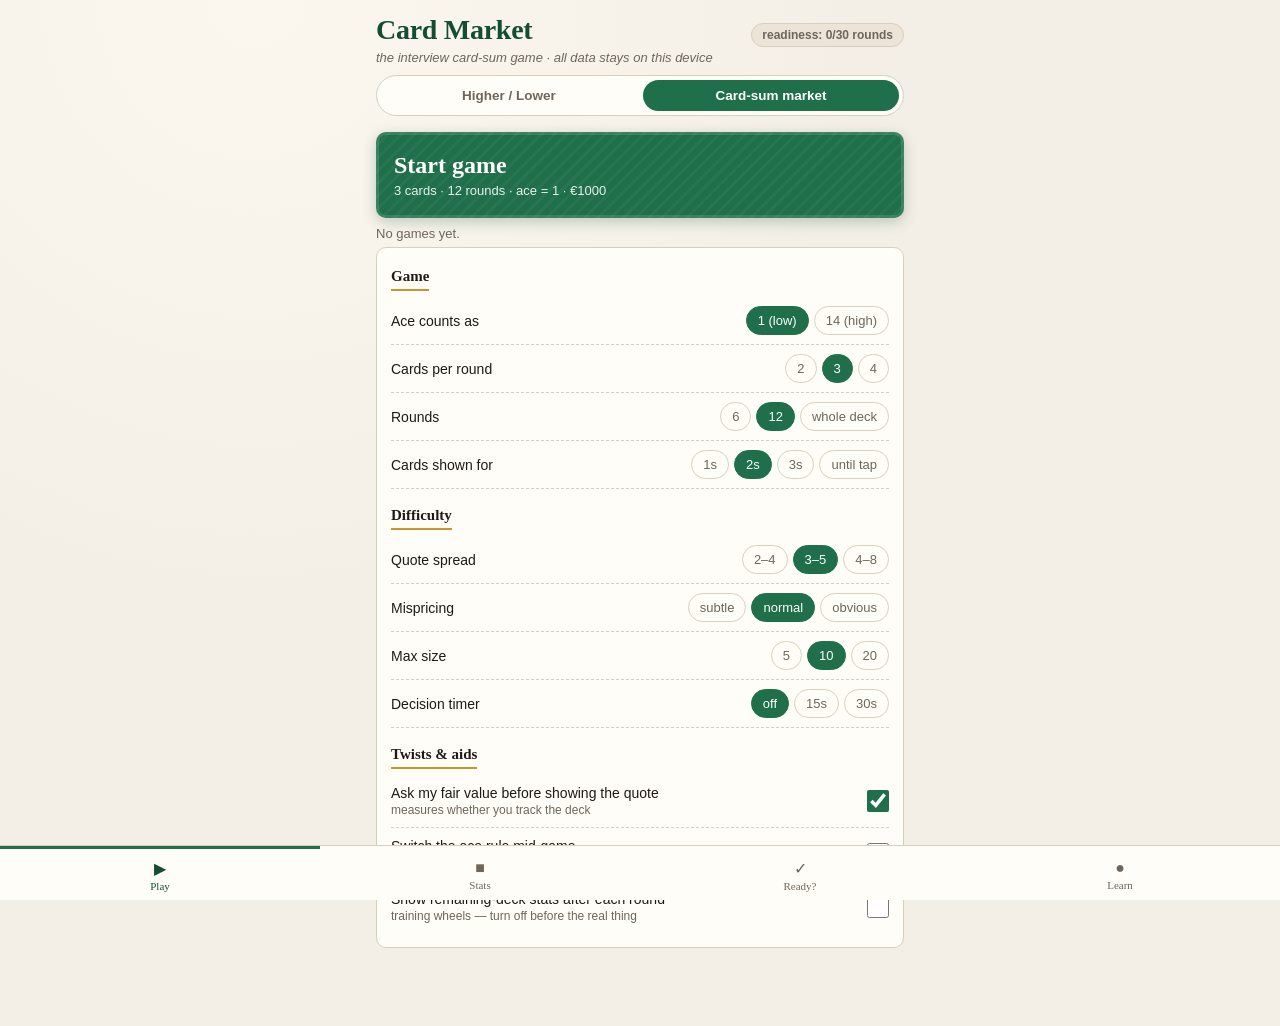
==== market/index.html @ 32e9640f "Add the card-sum market as a second game mode - market/: the original card-sum market game (they quo" ====
<!DOCTYPE html>
<html lang="en">
<head>
  <meta charset="UTF-8">
  <meta name="viewport" content="width=device-width, initial-scale=1.0, maximum-scale=1.0, user-scalable=no, viewport-fit=cover">
  <title>Card Market Trainer</title>
  <meta name="description" content="The interview card-sum market-making game: trade the quote, size your edge, state your own P&L from memory">
  <meta name="apple-mobile-web-app-capable" content="yes">
  <meta name="mobile-web-app-capable" content="yes">
  <meta name="apple-mobile-web-app-status-bar-style" content="default">
  <meta name="apple-mobile-web-app-title" content="CardMarket">
  <meta name="theme-color" content="#f4efe6">
  <link rel="manifest" href="../manifest.webmanifest">
  <link rel="apple-touch-icon" href="../icons/apple-touch-icon.png">
  <link rel="icon" type="image/png" sizes="192x192" href="../icons/icon-192.png">
  <link rel="stylesheet" href="./style.css">
</head>
<body>
  <!-- ============ HOME ============ -->
  <main id="screen-home" class="screen active">
    <header class="home-header">
      <div><h1>Card Market</h1>
      <p class="subtitle">the interview card-sum game &middot; all data stays on this device</p></div>
      <span class="ready-badge" id="ready-badge">readiness: play to unlock</span>
    </header>
    <nav class="mode-switch" aria-label="Game mode">
      <button data-mode="hl">Higher / Lower</button>
      <button class="on" data-mode="market">Card-sum market</button>
    </nav>

    <button class="start-btn" id="btn-start">
      <span class="start-title">Start game</span>
      <span class="start-desc" id="start-desc"></span>
    </button>
    <p class="best-line" id="best-line"></p>

    <section class="settings-panel">
      <h2>Game</h2>
      <div class="setting-row"><label>Ace counts as</label>
        <div class="seg" data-key="aceHigh"><button data-val="false">1 (low)</button><button data-val="true">14 (high)</button></div></div>
      <div class="setting-row"><label>Cards per round</label>
        <div class="seg" data-key="cards"><button data-val="2">2</button><button data-val="3">3</button><button data-val="4">4</button></div></div>
      <div class="setting-row"><label>Rounds</label>
        <div class="seg" data-key="rounds"><button data-val="6">6</button><button data-val="12">12</button><button data-val="max">whole deck</button></div></div>
      <div class="setting-row"><label>Cards shown for</label>
        <div class="seg" data-key="flashMs"><button data-val="1000">1s</button><button data-val="2000">2s</button><button data-val="3000">3s</button><button data-val="0">until tap</button></div></div>

      <h2>Difficulty</h2>
      <div class="setting-row"><label>Quote spread</label>
        <div class="seg" data-key="spreadPreset"><button data-val="tight">2&ndash;4</button><button data-val="normal">3&ndash;5</button><button data-val="wide">4&ndash;8</button></div></div>
      <div class="setting-row"><label>Mispricing</label>
        <div class="seg" data-key="mispriceSd"><button data-val="1.5">subtle</button><button data-val="2.5">normal</button><button data-val="4">obvious</button></div></div>
      <div class="setting-row"><label>Max size</label>
        <div class="seg" data-key="maxSize"><button data-val="5">5</button><button data-val="10">10</button><button data-val="20">20</button></div></div>
      <div class="setting-row"><label>Decision timer</label>
        <div class="seg" data-key="timerSec"><button data-val="0">off</button><button data-val="15">15s</button><button data-val="30">30s</button></div></div>

      <h2>Twists &amp; aids</h2>
      <label class="toggle-row"><span>Ask my fair value before showing the quote <small>measures whether you track the deck</small></span><input type="checkbox" data-key="askFair"></label>
      <label class="toggle-row"><span>Switch the ace rule mid-game <small>the interviewer's twist: 1 &harr; 14 halfway through</small></span><input type="checkbox" data-key="aceSwitch"></label>
      <label class="toggle-row"><span>Show remaining-deck stats after each round <small>training wheels &mdash; turn off before the real thing</small></span><input type="checkbox" data-key="showCount"></label>
    </section>
  </main>

  <!-- ============ GAME ============ -->
  <main id="screen-game" class="screen">
    <div class="game-top">
      <span id="g-round">Round 1 / 12</span>
      <span id="g-bank" class="bank">&euro;1000</span>
      <span id="g-timer" class="timer"></span>
    </div>
    <div id="g-banner" class="banner" hidden></div>
    <div class="cards" id="g-cards"></div>
    <div id="g-panel" class="panel"></div>
    <button class="quit" id="btn-quit">quit</button>
  </main>

  <!-- ============ RESULTS ============ -->
  <main id="screen-results" class="screen">
    <h1>Game over</h1>
    <div id="results-body"></div>
    <div class="row-btns">
      <button class="btn" id="btn-again">Play again</button>
      <button class="btn ghost" id="btn-home">Home</button>
    </div>
  </main>

  <!-- ============ STATS ============ -->
  <main id="screen-stats" class="screen">
    <header class="stats-header">
      <h1>Stats</h1>
      <div class="seg small" id="seg-stat-window">
        <button data-w="0" class="on">All time</button><button data-w="30">30d</button><button data-w="7">7d</button>
      </div>
    </header>
    <div id="stats-body"></div>
  </main>

  <!-- ============ READY ============ -->
  <main id="screen-ready" class="screen">
    <h1>Ready?</h1>
    <p class="subtitle">benchmark of your recent play against an interview standard</p>
    <div id="ready-body"></div>
  </main>

  <!-- ============ LEARN ============ -->
  <main id="screen-learn" class="screen learn">
    <h1>The game</h1>
    <section class="card">
      <h3>Rules, as played in interviews</h3>
      <p>Three cards are dealt face down from one 52-card deck and you're quoted a market on their sum, e.g. <b>24 at 28</b>. You work out what the sum is worth, compare it to the quote and hit the side that's off: <b>buy</b> if fair is above the offer, <b>sell</b> if it's below the bid, <b>pass</b> if fair sits inside the spread. Then you pick a size. The cards flash face up for a couple of seconds and flip back, and you have to state your own P&amp;L from memory. You start with &euro;1000. Cards do <b>not</b> go back in the deck.</p>
    </section>
    <section class="card">
      <h3>Baseline fair value</h3>
      <p>With ace = 1 each card averages 7, so three cards average <b>21</b>. With ace = 14 each averages 8, so <b>24</b>. The sum's standard deviation is about <b>6.5</b> (one card ~3.7, times &radic;3) &mdash; landing a few points off fair is normal, so a single loss tells you nothing about whether the trade was right.</p>
      <p>Full-deck sums: 4 &times; (1+2+&hellip;+13) = <b>364</b> with ace low; <b>416</b> with ace high.</p>
    </section>
    <section class="card">
      <h3>Why you can't just say 21 forever</h3>
      <p>Fair value is always <b>cards per round &times; (sum of cards still in the deck) &divide; (cards still in the deck)</b>. Seen cards are gone. Example: you've seen 15 cards averaging 9. Remaining sum = 364 &minus; 135 = 229 over 37 cards = 6.19 per card, so fair = <b>18.6</b>, not 21 &mdash; a bigger move than most of the mispricing in the quotes. Keep a running count and sum; every card above the current mean drags fair down, every card below pulls it up.</p>
    </section>
    <section class="card">
      <h3>Edge and sizing</h3>
      <p>Edge = fair &minus; offer when buying, bid &minus; fair when selling. Size should <b>scale with edge</b>: a one-point edge gets a small clip, a five-point edge gets near your max. This app's "suggested size" is max size &times; edge &divide; (one standard deviation of the sum), capped &mdash; a rule of thumb, not gospel; what's graded is that bigger edges get bigger sizes.</p>
    </section>
    <section class="card">
      <h3>P&amp;L from memory</h3>
      <p>Bought at the offer A with size s: P&amp;L = (sum &minus; A) &times; s. Sold at the bid B: P&amp;L = (B &minus; sum) &times; s. Sign discipline matters more than speed &mdash; a losing trade reported as a win is the classic miss. Remember the cards as a sum, not as three faces.</p>
    </section>
    <section class="card">
      <h3>"How would the game change if ace is high?"</h3>
      <p>A reported follow-up. Fair rises from 21 to 24 (deck sum 416); per-card spread widens slightly (values 2&ndash;14 instead of 1&ndash;13, but the same 13 equally likely values so the standard deviation is identical); your running count must use the new values for every ace seen <b>and</b> for the aces still in the deck. If the rule switches mid-game, recompute the remaining-deck sum immediately &mdash; each unseen ace is now worth 13 more.</p>
    </section>
    <section class="card">
      <h3>Where this game is reported</h3>
      <p>Described first-hand by a candidate from last year's IMC graduate process (played late in the process, two interviewers) as "basically the same" game used at Optiver. The scraped accounts corroborate it: a Chicago IMC final with "a treasure game and <b>card sum game</b>", an Amsterdam trader round (June 2026) with "a <b>betting game with cards</b> and a continuous random variable question", and a Chicago final with "a strategy/card game". Prep sites describe the same card game for both firms.</p>
    </section>
  </main>

  <button id="update-banner" class="update-banner" hidden>Update ready &mdash; tap to install</button>

  <nav class="tabbar" id="tabbar">
    <button data-tab="home" class="on"><span class="tab-icon">&#9654;</span>Play</button>
    <button data-tab="stats"><span class="tab-icon">&#9632;</span>Stats</button>
    <button data-tab="ready"><span class="tab-icon">&#10003;</span>Ready?</button>
    <button data-tab="learn"><span class="tab-icon">&#9679;</span>Learn</button>
  </nav>

  <script src="./js/storage.js"></script>
  <script src="./js/game.js"></script>
  <script src="./js/stats.js"></script>
  <script src="./js/ready.js"></script>
  <script src="./js/app.js"></script>
  <script>
    /* Game-mode switch: remember the mode, so the installed app reopens where you left it. */
    document.querySelectorAll('.mode-switch button').forEach(function (b) {
      b.addEventListener('click', function () {
        if (b.dataset.mode !== 'hl') return;
        try { localStorage.setItem('cbt.mode', 'hl'); } catch (e) { }
        location.href = '../';
      });
    });
  </script>
</body>
</html>
---- market/style.css ----
/* Card-room theme: warm paper, felt green, burgundy, gold. Deliberately not a dark dashboard. */
:root {
  --paper: #f4efe6;
  --paper2: #ebe4d7;
  --line: #d9cfbd;
  --ink: #1e1a16;
  --ink-dim: #6f665b;
  --felt: #1f6f4a;
  --felt-deep: #154d33;
  --burgundy: #9b2c3b;
  --gold: #c8962a;
  --gold-soft: #f1e3c2;
  --white: #fffdf8;
  --r: 10px;
  --sat: env(safe-area-inset-top, 0px);
  --sab: env(safe-area-inset-bottom, 0px);
  --serif: "Iowan Old Style", "Palatino Linotype", Palatino, Georgia, "Times New Roman", serif;
  --sans: -apple-system, BlinkMacSystemFont, "Segoe UI", Roboto, sans-serif;
}
* { box-sizing: border-box; margin: 0; padding: 0; -webkit-tap-highlight-color: transparent; }
html, body { height: 100%; background: var(--paper); color: var(--ink); font-family: var(--sans); overscroll-behavior: none; }
body { background-image: radial-gradient(circle at 20% 0%, #fbf7ef 0, transparent 45%); }
button { font-family: inherit; color: inherit; background: none; border: none; cursor: pointer; touch-action: manipulation; }

.screen { display: none; min-height: 100%; padding: calc(var(--sat) + 14px) 16px calc(var(--sab) + 78px); max-width: 560px; margin: 0 auto; }
.screen.active { display: block; }
h1 { font-family: var(--serif); font-weight: 600; font-size: 28px; letter-spacing: -0.01em; color: var(--felt-deep); }
h2 { font-family: var(--serif); font-size: 15px; font-weight: 600; color: var(--ink); margin: 18px 0 6px; padding-bottom: 4px; border-bottom: 2px solid var(--gold); display: inline-block; }
h3 { font-family: var(--serif); font-size: 17px; font-weight: 600; margin-bottom: 8px; color: var(--felt-deep); }
.subtitle { color: var(--ink-dim); font-size: 13px; margin-top: 4px; font-style: italic; }
.card { background: var(--white); border: 1px solid var(--line); border-radius: var(--r); padding: 14px; margin: 12px 0; box-shadow: 0 1px 0 rgba(0,0,0,0.03); }
.hint { color: var(--ink-dim); font-size: 12px; margin-top: 6px; line-height: 1.45; }
.empty { color: var(--ink-dim); padding: 30px 0; text-align: center; font-style: italic; }
.learn p { font-size: 14px; line-height: 1.55; margin-bottom: 8px; }
.pos { color: var(--felt); } .neg { color: var(--burgundy); }

/* ---------- Home ---------- */
.home-header { display: flex; align-items: baseline; justify-content: space-between; gap: 10px; flex-wrap: wrap; }
.start-btn { display: block; width: 100%; margin: 16px 0 8px; padding: 20px 18px; border-radius: var(--r); color: #fff; text-align: left;
  background: var(--felt) repeating-linear-gradient(135deg, rgba(255,255,255,0.04) 0 3px, transparent 3px 9px); box-shadow: inset 0 0 0 3px rgba(255,255,255,0.12), 0 4px 14px rgba(21,77,51,0.25); }
.start-title { display: block; font-family: var(--serif); font-size: 24px; font-weight: 600; }
.start-desc { display: block; font-size: 13px; opacity: 0.9; margin-top: 4px; }
.best-line { font-size: 13px; color: var(--ink-dim); margin-bottom: 6px; }
.ready-badge { display: inline-block; font-size: 12px; font-weight: 600; border-radius: 999px; padding: 4px 10px; border: 1px solid var(--line); background: var(--paper2); color: var(--ink-dim); }
.ready-badge.ok { background: #dcefe3; color: var(--felt-deep); border-color: #bfe0cb; }
.ready-badge.near { background: var(--gold-soft); color: #7a5a12; border-color: #e5d2a1; }
.ready-badge.no { background: #f6dfe2; color: var(--burgundy); border-color: #ebc4ca; }
.settings-panel { background: var(--white); border: 1px solid var(--line); border-radius: var(--r); padding: 2px 14px 14px; }
.setting-row { display: flex; align-items: center; justify-content: space-between; gap: 10px; padding: 9px 0; border-bottom: 1px dashed var(--line); }
.setting-row:last-child { border-bottom: none; }
.setting-row label { font-size: 14px; }
.seg { display: inline-flex; flex-wrap: wrap; gap: 5px; justify-content: flex-end; }
.seg button { padding: 6px 11px; border-radius: 999px; font-size: 13px; color: var(--ink-dim); border: 1px solid var(--line); background: var(--white); white-space: nowrap; }
.seg button.on { background: var(--felt); color: #fff; border-color: var(--felt); }
.seg.small button { padding: 4px 9px; font-size: 12px; }
.toggle-row { display: flex; align-items: center; justify-content: space-between; gap: 12px; padding: 10px 0; border-bottom: 1px dashed var(--line); font-size: 14px; }
.toggle-row:last-child { border-bottom: none; }
.toggle-row small { display: block; color: var(--ink-dim); font-size: 12px; margin-top: 2px; }
.toggle-row input { width: 22px; height: 22px; accent-color: var(--felt); flex-shrink: 0; }

/* ---------- Game ---------- */
.game-top { display: flex; justify-content: space-between; align-items: center; font-size: 13px; color: var(--ink-dim); margin-bottom: 10px; font-family: var(--serif); }
.bank { font-weight: 700; font-size: 17px; font-family: var(--sans); }
.timer { min-width: 44px; text-align: right; font-variant-numeric: tabular-nums; font-family: var(--sans); }
.timer.warn { color: var(--burgundy); font-weight: 700; }
.banner { background: var(--gold-soft); border: 1px solid var(--gold); color: #6b4d0c; border-radius: var(--r); padding: 10px 12px; font-size: 14px; margin-bottom: 10px; text-align: center; }
.cards { display: flex; justify-content: center; gap: 10px; margin: 10px 0 16px; perspective: 800px; padding: 14px 0; border-radius: var(--r);
  background: var(--felt-deep) repeating-linear-gradient(45deg, rgba(255,255,255,0.03) 0 2px, transparent 2px 8px); }
.playing-card { width: 84px; height: 120px; border-radius: 8px; position: relative; transform-style: preserve-3d; transition: transform 0.35s; box-shadow: 0 3px 8px rgba(0,0,0,0.35); }
.playing-card.up { transform: rotateY(180deg); }
.playing-card .face, .playing-card .back { position: absolute; inset: 0; border-radius: 8px; backface-visibility: hidden; -webkit-backface-visibility: hidden; display: flex; align-items: center; justify-content: center; }
.playing-card .back { background: #7a1f2e repeating-linear-gradient(45deg, rgba(255,255,255,0.14) 0 4px, transparent 4px 10px), #7a1f2e; border: 4px solid #f6e9d2; }
.playing-card .face { background: var(--white); color: #111; transform: rotateY(180deg); font-family: var(--serif); font-size: 32px; font-weight: 700; border: 1px solid #d8d0c0; flex-direction: column; }
.playing-card .face.red { color: #c1202f; }
.playing-card .face small { font-size: 12px; font-weight: 500; color: #777; margin-top: 4px; font-family: var(--sans); }
.cards.small { padding: 8px 0; }
.cards.small .playing-card { width: 52px; height: 74px; }
.cards.small .playing-card .face { font-size: 18px; }
.cards.small .playing-card .face small { display: none; }
.panel { min-height: 240px; }
.prompt { text-align: center; color: var(--ink-dim); font-size: 14px; margin-bottom: 10px; font-style: italic; }
.quote { text-align: center; font-family: var(--serif); font-size: 40px; font-weight: 700; margin: 2px 0 14px; font-variant-numeric: tabular-nums; color: var(--ink); }
.quote small { font-size: 13px; color: var(--ink-dim); font-weight: 400; display: block; font-family: var(--sans); font-style: italic; }
.action-row { display: flex; gap: 10px; }
.action-row .btn { flex: 1; padding: 18px 6px; font-size: 17px; }
.btn { background: var(--felt); color: #fff; border-radius: var(--r); padding: 14px 18px; font-size: 16px; font-weight: 600; box-shadow: 0 2px 0 rgba(0,0,0,0.15); }
.btn.sell { background: var(--burgundy); }
.btn.buy { background: var(--felt); }
.btn.pass { background: var(--white); color: var(--ink); border: 1px solid var(--line); box-shadow: none; }
.btn.ghost { background: var(--white); color: var(--ink); border: 1px solid var(--line); box-shadow: none; }
.btn.ghost.danger { color: var(--burgundy); }
.btn.wide { width: 100%; margin-top: 10px; }
.row-btns { display: flex; gap: 10px; margin-top: 12px; }
.row-btns .btn { flex: 1; }
.size-grid { display: grid; grid-template-columns: repeat(5, 1fr); gap: 8px; }
.size-grid button { background: var(--white); border: 1px solid var(--line); border-radius: var(--r); padding: 14px 0; font-size: 18px; font-weight: 600; font-family: var(--serif); }
.quit { position: fixed; bottom: calc(var(--sab) + 12px); right: 14px; color: var(--ink-dim); font-size: 13px; padding: 8px 10px; font-style: italic; }
.flash-bar { height: 6px; background: var(--paper2); border-radius: 3px; overflow: hidden; margin-top: 8px; }
.flash-bar span { display: block; height: 100%; background: var(--gold); width: 100%; transform-origin: left; }
@keyframes shrink { from { transform: scaleX(1); } to { transform: scaleX(0); } }

/* keypad */
.kp-display { background: var(--white); border: 1px solid var(--line); border-radius: var(--r); font-size: 30px; text-align: right; padding: 10px 14px; min-height: 56px; font-variant-numeric: tabular-nums; margin-bottom: 10px; font-family: var(--serif); }
.kp-display.placeholder { color: var(--ink-dim); font-size: 15px; text-align: center; padding-top: 18px; font-family: var(--sans); font-style: italic; }
.keypad { display: grid; grid-template-columns: repeat(4, 1fr); gap: 8px; }
.keypad button { background: var(--white); border: 1px solid var(--line); border-radius: var(--r); padding: 16px 0; font-size: 21px; font-weight: 600; font-family: var(--serif); }
.keypad button.ok { background: var(--felt); color: #fff; border-color: var(--felt); grid-row: span 2; font-family: var(--sans); }
.keypad button.dim { color: var(--ink-dim); }

/* feedback */
.fb { background: var(--white); border: 1px solid var(--line); border-radius: var(--r); padding: 12px 14px; }
.fb-head { font-family: var(--serif); font-size: 19px; font-weight: 700; margin-bottom: 8px; }
.fb-head.good { color: var(--felt); } .fb-head.bad { color: var(--burgundy); }
.fb-grid { display: grid; grid-template-columns: 1fr 1fr; gap: 6px 12px; font-size: 14px; }
.fb-grid b { font-variant-numeric: tabular-nums; }
.fb-grid .k { color: var(--ink-dim); font-style: italic; }
.fb-note { margin-top: 8px; font-size: 13px; color: var(--ink-dim); line-height: 1.45; }

/* ---------- Results / stats / ready ---------- */
.kpis { display: grid; grid-template-columns: repeat(3, 1fr); gap: 8px; }
.kpis div { background: var(--paper2); border-radius: var(--r); padding: 10px 6px; text-align: center; }
.kpis b { display: block; font-size: 21px; font-family: var(--serif); }
.kpis span { font-size: 11px; color: var(--ink-dim); }
.tbl { width: 100%; border-collapse: collapse; font-size: 12px; }
.tbl th { text-align: left; color: var(--ink-dim); font-weight: 500; padding: 4px; border-bottom: 1px solid var(--line); font-style: italic; }
.tbl td { padding: 5px 4px; border-bottom: 1px solid var(--line); font-variant-numeric: tabular-nums; white-space: nowrap; }
.tbl-wrap { overflow-x: auto; }
.bar-row { display: grid; grid-template-columns: 130px 1fr 64px; align-items: center; gap: 8px; font-size: 12px; margin: 5px 0; }
.bar-track { height: 8px; background: var(--paper2); border-radius: 4px; overflow: hidden; }
.bar-fill { display: block; height: 100%; background: var(--felt); }
.bar-val { text-align: right; font-variant-numeric: tabular-nums; }
.trend { display: flex; gap: 6px; height: 90px; align-items: flex-end; }
.trend-col { flex: 1; display: flex; gap: 2px; align-items: flex-end; height: 100%; }
.trend-bar { flex: 1; border-radius: 3px 3px 0 0; min-height: 2px; }
.trend-bar.dec { background: var(--felt); } .trend-bar.pnl { background: var(--gold); }
.legend { font-size: 11px; color: var(--ink-dim); font-weight: 400; margin-left: 8px; font-family: var(--sans); }
.legend i { display: inline-block; width: 9px; height: 9px; border-radius: 2px; margin: 0 3px 0 6px; }
.legend i.dec { background: var(--felt); } .legend i.pnl { background: var(--gold); }
.stats-header { display: flex; justify-content: space-between; align-items: center; margin-bottom: 8px; gap: 8px; flex-wrap: wrap; }

/* readiness */
.verdict { border-radius: var(--r); padding: 16px; text-align: center; margin: 12px 0; border: 1px solid var(--line); background: var(--white); }
.verdict .big { font-family: var(--serif); font-size: 26px; font-weight: 700; }
.verdict.ok { background: #e3f2e8; border-color: #bfe0cb; color: var(--felt-deep); }
.verdict.near { background: var(--gold-soft); border-color: #e5d2a1; color: #6b4d0c; }
.verdict.no { background: #f8e6e8; border-color: #ebc4ca; color: var(--burgundy); }
.verdict p { font-size: 13px; margin-top: 6px; color: inherit; opacity: 0.9; }
.gauge { height: 12px; background: var(--paper2); border-radius: 6px; overflow: hidden; margin: 10px 0 4px; }
.gauge span { display: block; height: 100%; background: linear-gradient(90deg, var(--burgundy), var(--gold), var(--felt)); }
.crit { display: grid; grid-template-columns: 22px 1fr auto; gap: 8px 10px; align-items: start; padding: 9px 0; border-bottom: 1px dashed var(--line); font-size: 13px; }
.crit:last-child { border-bottom: none; }
.crit .mark { font-weight: 700; font-size: 15px; text-align: center; }
.crit .mark.ok { color: var(--felt); } .crit .mark.no { color: var(--burgundy); } .crit .mark.na { color: var(--ink-dim); }
.crit .name { font-weight: 600; }
.crit .why { color: var(--ink-dim); font-size: 12px; margin-top: 2px; line-height: 1.4; }
.crit .val { font-variant-numeric: tabular-nums; text-align: right; white-space: nowrap; }
.crit .val small { display: block; color: var(--ink-dim); font-size: 11px; }

/* ---------- Tab bar / update ---------- */
.tabbar { position: fixed; left: 0; right: 0; bottom: 0; display: flex; background: var(--white); border-top: 1px solid var(--line); padding-bottom: var(--sab); }
.tabbar.hidden { display: none; }
.tabbar button { flex: 1; padding: 10px 0 8px; font-size: 11px; color: var(--ink-dim); display: flex; flex-direction: column; align-items: center; gap: 2px; border-top: 3px solid transparent; font-family: var(--serif); }
.tabbar button.on { color: var(--felt-deep); border-top-color: var(--felt); }
.tab-icon { font-size: 16px; }
.update-banner { position: fixed; left: 16px; right: 16px; bottom: calc(var(--sab) + 64px); background: var(--gold); color: #2a1d05; font-weight: 600; border-radius: var(--r); padding: 12px; font-size: 14px; }

/* game-mode switch (shared by both modes) */
.mode-switch { display: flex; gap: 6px; margin: 10px 0 14px; padding: 4px; border: 1px solid var(--line); border-radius: 999px; background: var(--white); }
.mode-switch button { flex: 1; padding: 8px 10px; border-radius: 999px; font-size: 13.5px; font-weight: 600; color: var(--ink-dim); background: transparent; border: 0; }
.mode-switch button.on { background: var(--felt); color: #fff; }
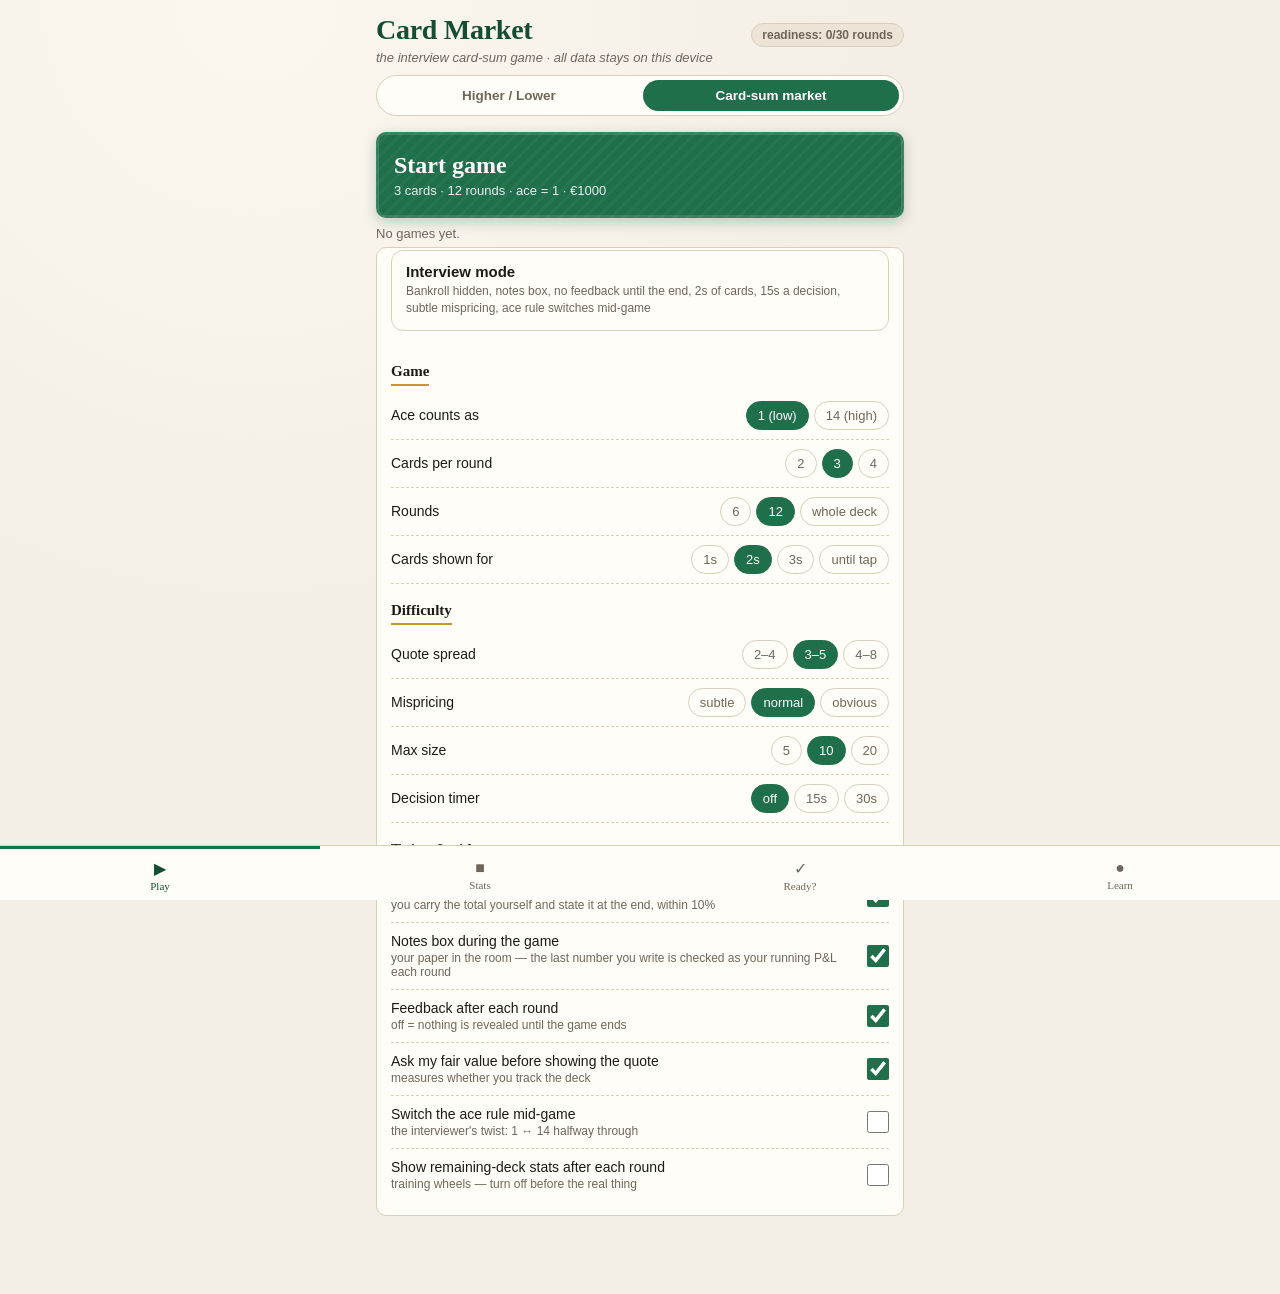
==== commit e1482f5a: "Card-sum market: hide the bankroll, add a notes box, state the total at the end - Bankroll and runni" ====
--- a/market/index.html
+++ b/market/index.html
@@ -35,6 +35,10 @@
     <p class="best-line" id="best-line"></p>
 
     <section class="settings-panel">
+      <button class="preset-btn" id="btn-interview">
+        <span class="preset-title">Interview mode</span>
+        <span class="preset-desc">Bankroll hidden, notes box, no feedback until the end, 2s of cards, 15s a decision, subtle mispricing, ace rule switches mid-game</span>
+      </button>
       <h2>Game</h2>
       <div class="setting-row"><label>Ace counts as</label>
         <div class="seg" data-key="aceHigh"><button data-val="false">1 (low)</button><button data-val="true">14 (high)</button></div></div>
@@ -56,6 +60,9 @@
         <div class="seg" data-key="timerSec"><button data-val="0">off</button><button data-val="15">15s</button><button data-val="30">30s</button></div></div>
 
       <h2>Twists &amp; aids</h2>
+      <label class="toggle-row"><span>Hide my bankroll and running P&amp;L <small>you carry the total yourself and state it at the end, within 10%</small></span><input type="checkbox" data-key="hideBankroll"></label>
+      <label class="toggle-row"><span>Notes box during the game <small>your paper in the room &mdash; the last number you write is checked as your running P&amp;L each round</small></span><input type="checkbox" data-key="scratchpad"></label>
+      <label class="toggle-row"><span>Feedback after each round <small>off = nothing is revealed until the game ends</small></span><input type="checkbox" data-key="roundFeedback"></label>
       <label class="toggle-row"><span>Ask my fair value before showing the quote <small>measures whether you track the deck</small></span><input type="checkbox" data-key="askFair"></label>
       <label class="toggle-row"><span>Switch the ace rule mid-game <small>the interviewer's twist: 1 &harr; 14 halfway through</small></span><input type="checkbox" data-key="aceSwitch"></label>
       <label class="toggle-row"><span>Show remaining-deck stats after each round <small>training wheels &mdash; turn off before the real thing</small></span><input type="checkbox" data-key="showCount"></label>
@@ -70,6 +77,10 @@
       <span id="g-timer" class="timer"></span>
     </div>
     <div id="g-banner" class="banner" hidden></div>
+    <div class="scratch" id="g-scratch">
+      <label for="g-note">notes</label>
+      <textarea id="g-note" rows="2" autocomplete="off" placeholder="count, fair, running P&amp;L - the last number is read as your total"></textarea>
+    </div>
     <div class="cards" id="g-cards"></div>
     <div id="g-panel" class="panel"></div>
     <button class="quit" id="btn-quit">quit</button>
--- a/market/style.css
+++ b/market/style.css
@@ -168,3 +168,19 @@
 .mode-switch { display: flex; gap: 6px; margin: 10px 0 14px; padding: 4px; border: 1px solid var(--line); border-radius: 999px; background: var(--white); }
 .mode-switch button { flex: 1; padding: 8px 10px; border-radius: 999px; font-size: 13.5px; font-weight: 600; color: var(--ink-dim); background: transparent; border: 0; }
 .mode-switch button.on { background: var(--felt); color: #fff; }
+
+/* ---- notes box and interview preset (market mode) ---- */
+.scratch { display: flex; align-items: flex-start; gap: 9px; margin: 0 0 10px; }
+.scratch label { font-size: 11px; letter-spacing: .07em; text-transform: uppercase; color: var(--ink-dim); white-space: nowrap; padding-top: 9px; }
+.scratch textarea {
+  flex: 1; min-width: 0; padding: 8px 11px; resize: vertical; min-height: 52px;
+  border: 1px solid var(--line); border-radius: 8px; background: var(--white);
+  color: var(--ink); font: 600 15px/1.35 var(--sans); font-variant-numeric: tabular-nums;
+}
+.scratch textarea::placeholder { font-weight: 400; color: var(--ink-dim); opacity: .65; }
+.scratch textarea:focus { outline: none; border-color: var(--felt); box-shadow: 0 0 0 2px rgba(31,111,74,.15); }
+.preset-btn { display: block; width: 100%; text-align: left; padding: 12px 14px; margin: 0 0 14px; border-radius: 12px; border: 1px solid var(--line); background: var(--white); }
+.preset-btn.on { border-color: var(--felt); box-shadow: 0 0 0 2px rgba(31,111,74,.18); }
+.preset-title { display: block; font-weight: 700; font-size: 15px; color: var(--ink); }
+.preset-desc { display: block; margin-top: 3px; font-size: 12px; line-height: 1.45; color: var(--ink-dim); }
+.bank.hidden-bank { color: var(--ink-dim); font-weight: 500; }
